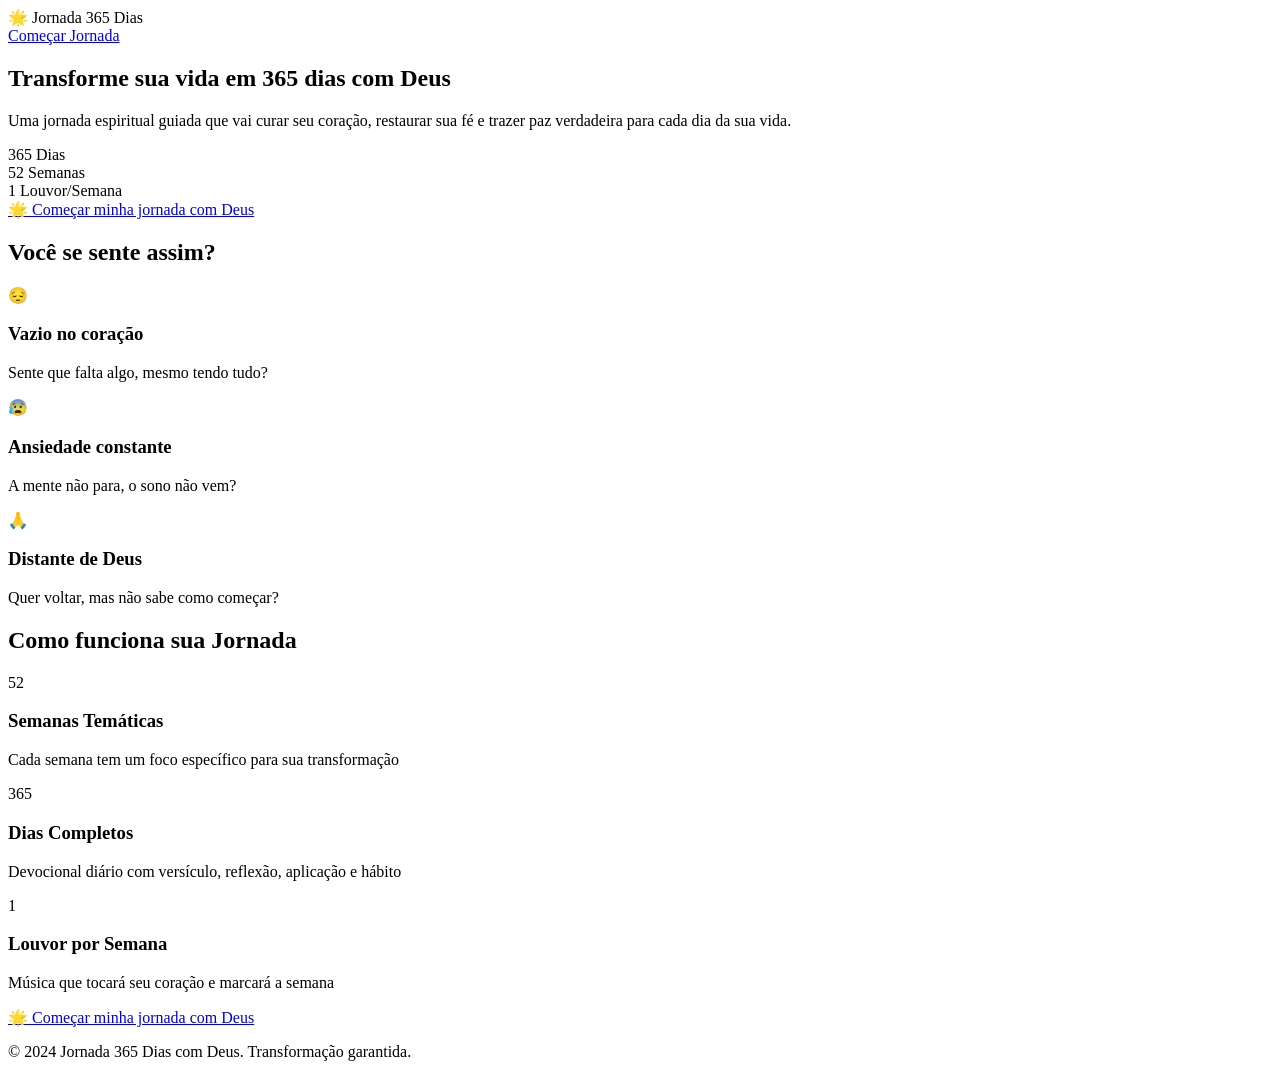
==== index.html @ 2bb566e4 "Create index.html" ====
<!DOCTYPE html>
<html lang="pt-BR">
<head>
    <meta charset="UTF-8">
    <meta name="viewport" content="width=device-width, initial-scale=1.0">
    <title>Jornada 365 Dias com Deus</title>
    <link href="https://fonts.googleapis.com/css2?family=Poppins:wght@300;400;600;700&display=swap" rel="stylesheet">
    <link rel="stylesheet" href="style.css">
</head>
<body class="landing">
    <header>
        <nav class="navbar">
            <div class="logo">🌟 Jornada 365 Dias</div>
            <a href="#comprar" class="btn-comprar">Começar Jornada</a>
        </nav>
    </header>

    <section class="hero">
        <div class="container">
            <h1>Transforme sua vida em <span class="dourado">365 dias</span> com Deus</h1>
            <p class="subtitle">Uma jornada espiritual guiada que vai curar seu coração, restaurar sua fé e trazer paz verdadeira para cada dia da sua vida.</p>
            <div class="hero-stats">
                <div><span>365</span> Dias</div>
                <div><span>52</span> Semanas</div>
                <div><span>1</span> Louvor/Semana</div>
            </div>
            <a href="https://kiwify.com.br/SEU_LINK_AQUI" class="btn-principal">🌟 Começar minha jornada com Deus</a>
        </div>
    </section>

    <section class="problema">
        <div class="container">
            <h2>Você se sente assim?</h2>
            <div class="problemas-grid">
                <div class="problema-item">
                    <div class="icon">😔</div>
                    <h3>Vazio no coração</h3>
                    <p>Sente que falta algo, mesmo tendo tudo?</p>
                </div>
                <div class="problema-item">
                    <div class="icon">😰</div>
                    <h3>Ansiedade constante</h3>
                    <p>A mente não para, o sono não vem?</p>
                </div>
                <div class="problema-item">
                    <div class="icon">🙏</div>
                    <h3>Distante de Deus</h3>
                    <p>Quer voltar, mas não sabe como começar?</p>
                </div>
            </div>
        </div>
    </section>

    <section class="estrutura" id="comprar">
        <div class="container">
            <h2>Como funciona sua Jornada</h2>
            <div class="estrutura-grid">
                <div class="estrutura-item">
                    <div class="numero">52</div>
                    <h3>Semanas Temáticas</h3>
                    <p>Cada semana tem um foco específico para sua transformação</p>
                </div>
                <div class="estrutura-item">
                    <div class="numero">365</div>
                    <h3>Dias Completos</h3>
                    <p>Devocional diário com versículo, reflexão, aplicação e hábito</p>
                </div>
                <div class="estrutura-item">
                    <div class="numero">1</div>
                    <h3>Louvor por Semana</h3>
                    <p>Música que tocará seu coração e marcará a semana</p>
                </div>
            </div>
            <a href="https://kiwify.com.br/SEU_LINK_AQUI" class="btn-principal grande">🌟 Começar minha jornada com Deus</a>
        </div>
    </section>

    <footer>
        <p>&copy; 2024 Jornada 365 Dias com Deus. Transformação garantida.</p>
    </footer>
</body>
</html>
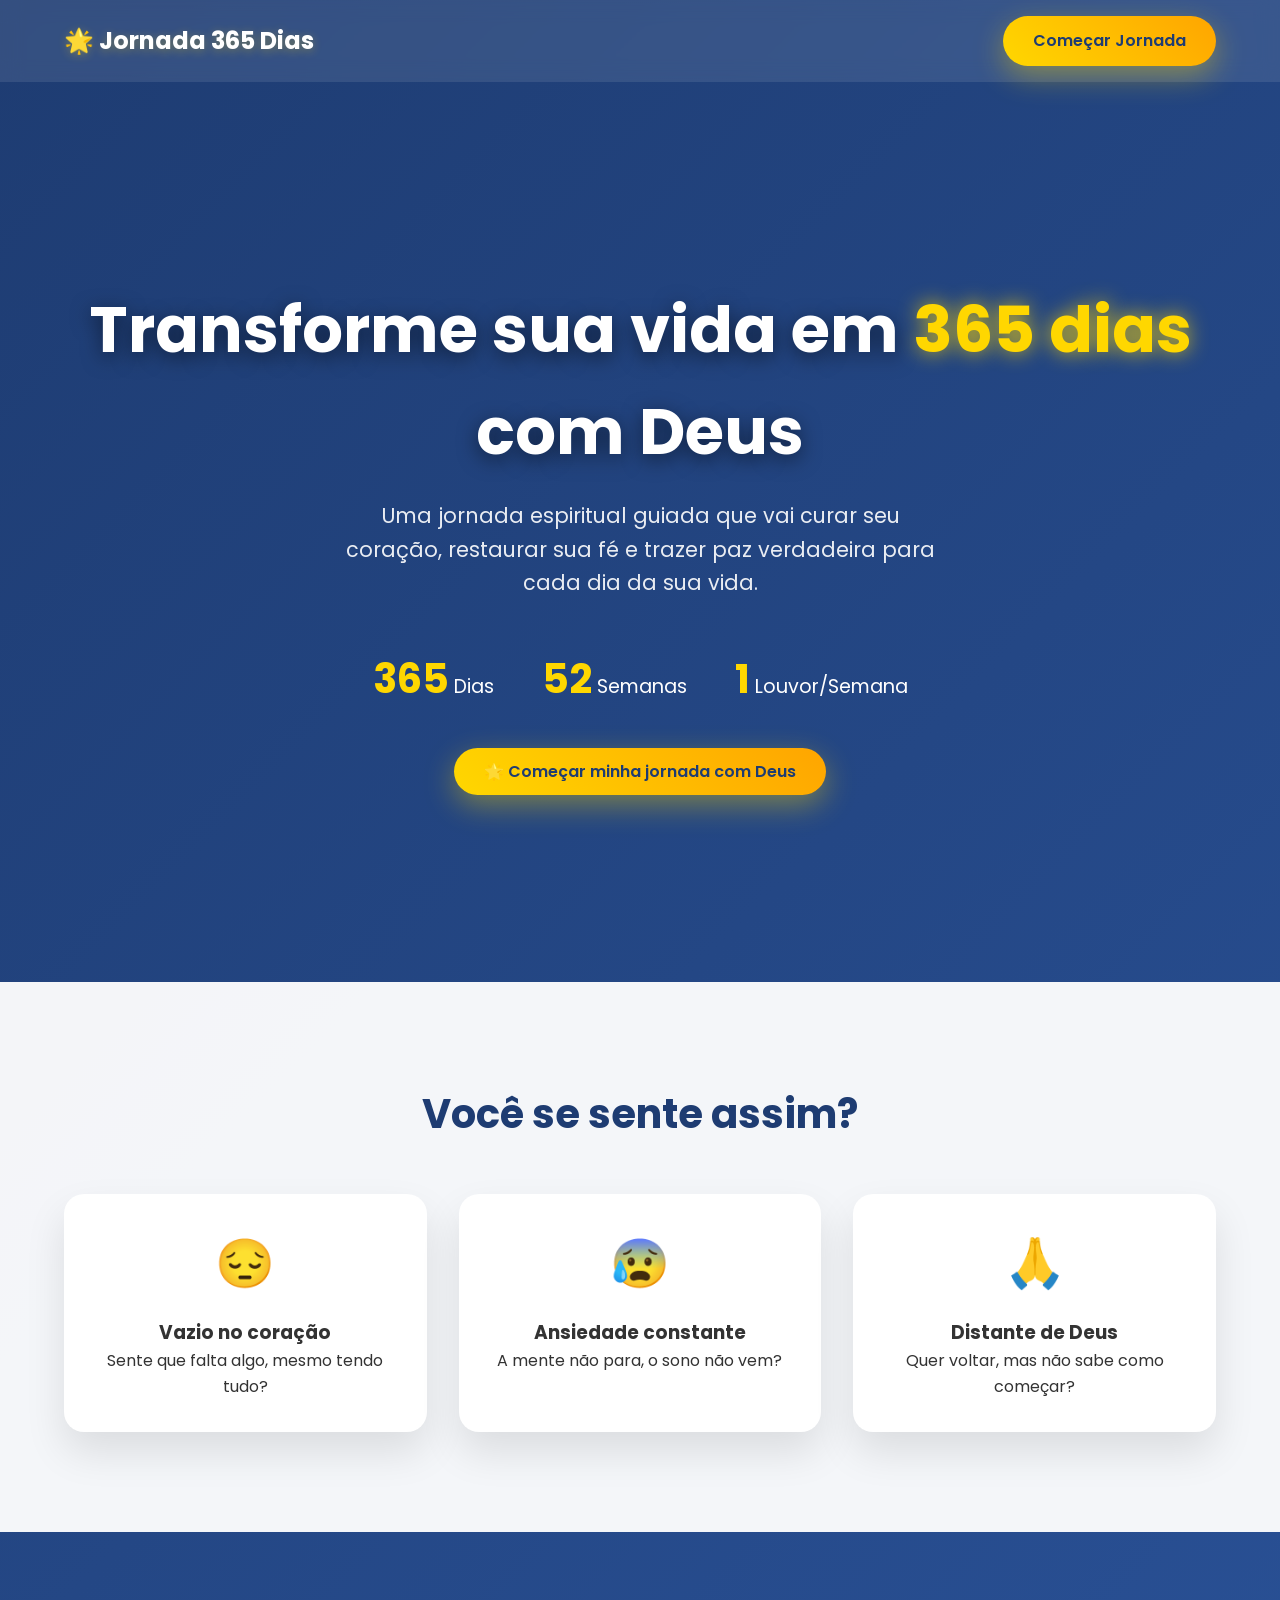
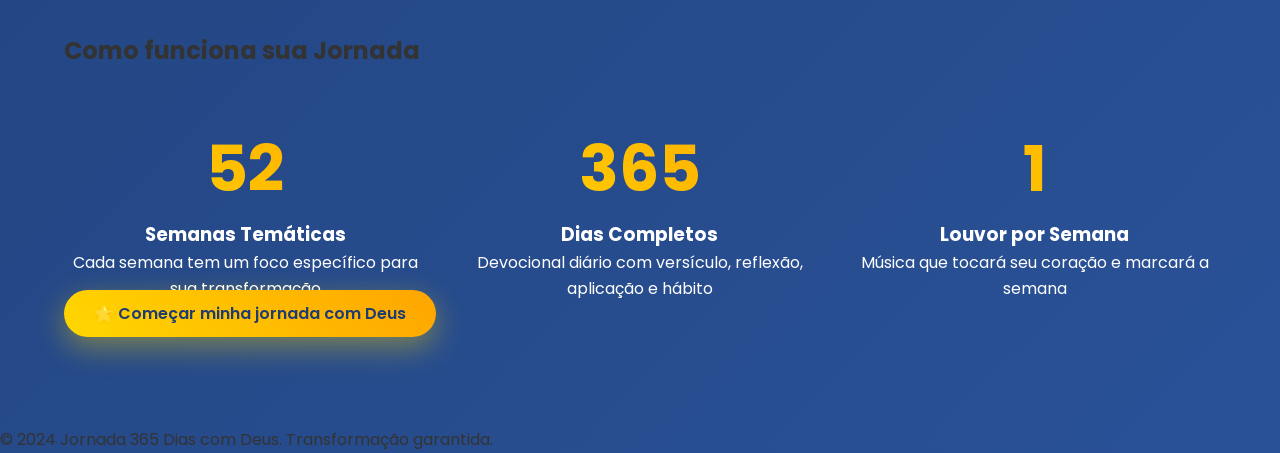
==== commit b96edd1b: "Update index.html" ====
--- a/index.html
+++ b/index.html
@@ -1,6 +1,7 @@
 <!DOCTYPE html>
 <html lang="pt-BR">
 <head>
+    <link rel="stylesheet" href="style.css">
     <meta charset="UTF-8">
     <meta name="viewport" content="width=device-width, initial-scale=1.0">
     <title>Jornada 365 Dias com Deus</title>
--- a/style.css
+++ b/style.css
@@ -0,0 +1,290 @@
+* {
+    margin: 0;
+    padding: 0;
+    box-sizing: border-box;
+}
+
+body {
+    font-family: 'Poppins', sans-serif;
+    line-height: 1.6;
+    color: #333;
+}
+
+body.landing { background: linear-gradient(135deg, #1e3c72 0%, #2a5298 100%); }
+body.dashboard { background: linear-gradient(135deg, #0f2027 0%, #203a43 50%, #2c5364 100%); }
+
+/* NAVBAR */
+.navbar {
+    display: flex;
+    justify-content: space-between;
+    align-items: center;
+    padding: 1rem 5%;
+    background: rgba(255,255,255,0.1);
+    backdrop-filter: blur(10px);
+}
+
+.logo { 
+    font-size: 1.5rem; 
+    font-weight: 700; 
+    color: #fff;
+    text-shadow: 0 2px 10px rgba(255,215,0,0.3);
+}
+
+.btn-comprar, .btn-principal, .btn-continuar {
+    background: linear-gradient(45deg, #FFD700, #FFA500);
+    color: #1e3c72;
+    padding: 12px 30px;
+    border: none;
+    border-radius: 50px;
+    font-weight: 600;
+    text-decoration: none;
+    transition: all 0.3s;
+    box-shadow: 0 10px 30px rgba(255,215,0,0.4);
+}
+
+.btn-principal:hover, .btn-continuar:hover { transform: translateY(-3px); box-shadow: 0 15px 40px rgba(255,215,0,0.6); }
+
+/* HERO */
+.hero {
+    min-height: 100vh;
+    display: flex;
+    align-items: center;
+    text-align: center;
+    color: white;
+    padding: 0 5%;
+}
+
+.container { max-width: 1200px; margin: 0 auto; }
+
+.hero h1 { 
+    font-size: clamp(2.5rem, 5vw, 4rem); 
+    margin-bottom: 1rem; 
+    text-shadow: 0 5px 20px rgba(0,0,0,0.5);
+}
+
+.subtitle { 
+    font-size: 1.3rem; 
+    margin-bottom: 3rem; 
+    opacity: 0.9;
+    max-width: 600px;
+    margin-left: auto;
+    margin-right: auto;
+}
+
+.dourado { color: #FFD700; text-shadow: 0 0 20px rgba(255,215,0,0.8); }
+
+.hero-stats {
+    display: flex;
+    justify-content: center;
+    gap: 3rem;
+    margin-bottom: 3rem;
+    font-size: 1.2rem;
+}
+
+.hero-stats div span { 
+    font-size: 2.5rem; 
+    font-weight: 700; 
+    color: #FFD700;
+}
+
+/* SEÇÕES */
+section { padding: 100px 5%; }
+
+.problema { background: rgba(255,255,255,0.95); color: #333; }
+.problema h2 { text-align: center; font-size: 2.5rem; margin-bottom: 3rem; color: #1e3c72; }
+
+.problemas-grid, .estrutura-grid {
+    display: grid;
+    grid-template-columns: repeat(auto-fit, minmax(300px, 1fr));
+    gap: 2rem;
+    margin-top: 3rem;
+}
+
+.problema-item {
+    text-align: center;
+    padding: 2rem;
+    background: white;
+    border-radius: 20px;
+    box-shadow: 0 20px 40px rgba(0,0,0,0.1);
+    transition: transform 0.3s;
+}
+
+.problema-item:hover { transform: translateY(-10px); }
+
+.problema-item .icon { font-size: 3rem; margin-bottom: 1rem; }
+
+.estrutura-item {
+    text-align: center;
+    color: white;
+}
+
+.estrutura-item .numero {
+    font-size: 4rem;
+    font-weight: 700;
+    background: linear-gradient(45deg, #FFD700, #FFA500);
+    -webkit-background-clip: text;
+    -webkit-text-fill-color: transparent;
+    background-clip: text;
+}
+
+/* DASHBOARD */
+.modal {
+    position: fixed;
+    top: 0;
+    left: 0;
+    width: 100%;
+    height: 100%;
+    background: rgba(0,0,0,0.8);
+    display: flex;
+    align-items: center;
+    justify-content: center;
+    z-index: 1000;
+}
+
+.modal-content {
+    background: white;
+    padding: 3rem;
+    border-radius: 20px;
+    text-align: center;
+    max-width: 400px;
+    box-shadow: 0 30px 60px rgba(0,0,0,0.3);
+}
+
+.input-login {
+    width: 100%;
+    padding: 15px;
+    margin: 1rem 0 2rem;
+    border: 2px solid #e0e0e0;
+    border-radius: 10px;
+    font-size: 1rem;
+}
+
+.hidden { display: none !important; }
+.modal.active { display: flex; }
+
+.dashboard-header {
+    display: flex;
+    justify-content: space-between;
+    align-items: center;
+    padding: 1.5rem 5%;
+    background: rgba(255,255,255,0.1);
+    backdrop-filter: blur(10px);
+    color: white;
+}
+
+.btn-sair {
+    background: rgba(255,255,255,0.2);
+    color: white;
+    border: 1px solid rgba(255,255,255,0.3);
+    padding: 8px 20px;
+    border-radius: 20px;
+    cursor: pointer;
+}
+
+.progresso {
+    background: rgba(255,255,255,0.1);
+    backdrop-filter: blur(10px);
+    margin: 2rem 5%;
+    padding: 2rem;
+    border-radius: 20px;
+}
+
+.progresso-bar {
+    height: 10px;
+    background: rgba(255,255,255,0.2);
+    border-radius: 10px;
+    overflow: hidden;
+    margin-bottom: 1rem;
+}
+
+.progresso-fill {
+    height: 100%;
+    background: linear-gradient(90deg, #FFD700, #FFA500);
+    width: 0%;
+    transition: width 0.5s;
+}
+
+.progresso-text {
+    display: flex;
+    justify-content: space-between;
+    align-items: center;
+    color: white;
+    font-weight: 600;
+}
+
+.proxima-sessao {
+    margin: 2rem 5%;
+    text-align: center;
+    color: white;
+}
+
+.proxima-sessao h2 {
+    font-size: 2rem;
+    margin-bottom: 2rem;
+    background: linear-gradient(45deg, #FFD700, #FFA500);
+    -webkit-background-clip: text;
+    -webkit-text-fill-color: transparent;
+}
+
+.btn-continuar {
+    font-size: 1.2rem;
+    padding: 20px 50px;
+}
+
+/* DEVOCIONAL */
+.devocional {
+    max-width: 800px;
+    margin: 2rem auto;
+    background: rgba(255,255,255,0.95);
+    padding: 3rem;
+    border-radius: 20px;
+    box-shadow: 0 30px 60px rgba(0,0,0,0.2);
+}
+
+.versiculo {
+    font-size: 1.3rem;
+    font-style: italic;
+    color: #1e3c72;
+    margin-bottom: 2rem;
+    padding: 2rem;
+    background: linear-gradient(135deg, #e3f2fd, #bbdefb);
+    border-left: 5px solid #FFD700;
+    border-radius: 10px;
+}
+
+.reflexao, .aplicacao, .habito {
+    margin-bottom: 2rem;
+}
+
+.reflexao h3 { color: #1e3c72; font-size: 1.5rem; margin-bottom: 1rem; }
+.aplicacao h3, .habito h3 { color: #2a5298; font-size: 1.5rem; margin-bottom: 1rem; }
+
+.louvor {
+    background: linear-gradient(135deg, #fff3e0, #ffe0b2);
+    padding: 2rem;
+    border-radius: 15px;
+    margin-bottom: 2rem;
+    text-align: center;
+}
+
+.louvor iframe { border-radius: 10px; }
+
+.btn-proximo {
+    display: block;
+    margin: 3rem auto 0;
+    background: linear-gradient(45deg, #1e3c72, #2a5298);
+    color: white;
+    padding: 15px 40px;
+    border: none;
+    border-radius: 50px;
+    font-size: 1.1rem;
+    font-weight: 600;
+    cursor: pointer;
+}
+
+/* RESPONSIVO */
+@media (max-width: 768px) {
+    .hero-stats { flex-direction: column; gap: 1rem; }
+    .problemas-grid, .estrutura-grid { grid-template-columns: 1fr; }
+    .progresso-text { flex-direction: column; gap: 0.5rem; text-align: center; }
+}
--- a/style.css
+++ b/style.css
@@ -0,0 +1,290 @@
+* {
+    margin: 0;
+    padding: 0;
+    box-sizing: border-box;
+}
+
+body {
+    font-family: 'Poppins', sans-serif;
+    line-height: 1.6;
+    color: #333;
+}
+
+body.landing { background: linear-gradient(135deg, #1e3c72 0%, #2a5298 100%); }
+body.dashboard { background: linear-gradient(135deg, #0f2027 0%, #203a43 50%, #2c5364 100%); }
+
+/* NAVBAR */
+.navbar {
+    display: flex;
+    justify-content: space-between;
+    align-items: center;
+    padding: 1rem 5%;
+    background: rgba(255,255,255,0.1);
+    backdrop-filter: blur(10px);
+}
+
+.logo { 
+    font-size: 1.5rem; 
+    font-weight: 700; 
+    color: #fff;
+    text-shadow: 0 2px 10px rgba(255,215,0,0.3);
+}
+
+.btn-comprar, .btn-principal, .btn-continuar {
+    background: linear-gradient(45deg, #FFD700, #FFA500);
+    color: #1e3c72;
+    padding: 12px 30px;
+    border: none;
+    border-radius: 50px;
+    font-weight: 600;
+    text-decoration: none;
+    transition: all 0.3s;
+    box-shadow: 0 10px 30px rgba(255,215,0,0.4);
+}
+
+.btn-principal:hover, .btn-continuar:hover { transform: translateY(-3px); box-shadow: 0 15px 40px rgba(255,215,0,0.6); }
+
+/* HERO */
+.hero {
+    min-height: 100vh;
+    display: flex;
+    align-items: center;
+    text-align: center;
+    color: white;
+    padding: 0 5%;
+}
+
+.container { max-width: 1200px; margin: 0 auto; }
+
+.hero h1 { 
+    font-size: clamp(2.5rem, 5vw, 4rem); 
+    margin-bottom: 1rem; 
+    text-shadow: 0 5px 20px rgba(0,0,0,0.5);
+}
+
+.subtitle { 
+    font-size: 1.3rem; 
+    margin-bottom: 3rem; 
+    opacity: 0.9;
+    max-width: 600px;
+    margin-left: auto;
+    margin-right: auto;
+}
+
+.dourado { color: #FFD700; text-shadow: 0 0 20px rgba(255,215,0,0.8); }
+
+.hero-stats {
+    display: flex;
+    justify-content: center;
+    gap: 3rem;
+    margin-bottom: 3rem;
+    font-size: 1.2rem;
+}
+
+.hero-stats div span { 
+    font-size: 2.5rem; 
+    font-weight: 700; 
+    color: #FFD700;
+}
+
+/* SEÇÕES */
+section { padding: 100px 5%; }
+
+.problema { background: rgba(255,255,255,0.95); color: #333; }
+.problema h2 { text-align: center; font-size: 2.5rem; margin-bottom: 3rem; color: #1e3c72; }
+
+.problemas-grid, .estrutura-grid {
+    display: grid;
+    grid-template-columns: repeat(auto-fit, minmax(300px, 1fr));
+    gap: 2rem;
+    margin-top: 3rem;
+}
+
+.problema-item {
+    text-align: center;
+    padding: 2rem;
+    background: white;
+    border-radius: 20px;
+    box-shadow: 0 20px 40px rgba(0,0,0,0.1);
+    transition: transform 0.3s;
+}
+
+.problema-item:hover { transform: translateY(-10px); }
+
+.problema-item .icon { font-size: 3rem; margin-bottom: 1rem; }
+
+.estrutura-item {
+    text-align: center;
+    color: white;
+}
+
+.estrutura-item .numero {
+    font-size: 4rem;
+    font-weight: 700;
+    background: linear-gradient(45deg, #FFD700, #FFA500);
+    -webkit-background-clip: text;
+    -webkit-text-fill-color: transparent;
+    background-clip: text;
+}
+
+/* DASHBOARD */
+.modal {
+    position: fixed;
+    top: 0;
+    left: 0;
+    width: 100%;
+    height: 100%;
+    background: rgba(0,0,0,0.8);
+    display: flex;
+    align-items: center;
+    justify-content: center;
+    z-index: 1000;
+}
+
+.modal-content {
+    background: white;
+    padding: 3rem;
+    border-radius: 20px;
+    text-align: center;
+    max-width: 400px;
+    box-shadow: 0 30px 60px rgba(0,0,0,0.3);
+}
+
+.input-login {
+    width: 100%;
+    padding: 15px;
+    margin: 1rem 0 2rem;
+    border: 2px solid #e0e0e0;
+    border-radius: 10px;
+    font-size: 1rem;
+}
+
+.hidden { display: none !important; }
+.modal.active { display: flex; }
+
+.dashboard-header {
+    display: flex;
+    justify-content: space-between;
+    align-items: center;
+    padding: 1.5rem 5%;
+    background: rgba(255,255,255,0.1);
+    backdrop-filter: blur(10px);
+    color: white;
+}
+
+.btn-sair {
+    background: rgba(255,255,255,0.2);
+    color: white;
+    border: 1px solid rgba(255,255,255,0.3);
+    padding: 8px 20px;
+    border-radius: 20px;
+    cursor: pointer;
+}
+
+.progresso {
+    background: rgba(255,255,255,0.1);
+    backdrop-filter: blur(10px);
+    margin: 2rem 5%;
+    padding: 2rem;
+    border-radius: 20px;
+}
+
+.progresso-bar {
+    height: 10px;
+    background: rgba(255,255,255,0.2);
+    border-radius: 10px;
+    overflow: hidden;
+    margin-bottom: 1rem;
+}
+
+.progresso-fill {
+    height: 100%;
+    background: linear-gradient(90deg, #FFD700, #FFA500);
+    width: 0%;
+    transition: width 0.5s;
+}
+
+.progresso-text {
+    display: flex;
+    justify-content: space-between;
+    align-items: center;
+    color: white;
+    font-weight: 600;
+}
+
+.proxima-sessao {
+    margin: 2rem 5%;
+    text-align: center;
+    color: white;
+}
+
+.proxima-sessao h2 {
+    font-size: 2rem;
+    margin-bottom: 2rem;
+    background: linear-gradient(45deg, #FFD700, #FFA500);
+    -webkit-background-clip: text;
+    -webkit-text-fill-color: transparent;
+}
+
+.btn-continuar {
+    font-size: 1.2rem;
+    padding: 20px 50px;
+}
+
+/* DEVOCIONAL */
+.devocional {
+    max-width: 800px;
+    margin: 2rem auto;
+    background: rgba(255,255,255,0.95);
+    padding: 3rem;
+    border-radius: 20px;
+    box-shadow: 0 30px 60px rgba(0,0,0,0.2);
+}
+
+.versiculo {
+    font-size: 1.3rem;
+    font-style: italic;
+    color: #1e3c72;
+    margin-bottom: 2rem;
+    padding: 2rem;
+    background: linear-gradient(135deg, #e3f2fd, #bbdefb);
+    border-left: 5px solid #FFD700;
+    border-radius: 10px;
+}
+
+.reflexao, .aplicacao, .habito {
+    margin-bottom: 2rem;
+}
+
+.reflexao h3 { color: #1e3c72; font-size: 1.5rem; margin-bottom: 1rem; }
+.aplicacao h3, .habito h3 { color: #2a5298; font-size: 1.5rem; margin-bottom: 1rem; }
+
+.louvor {
+    background: linear-gradient(135deg, #fff3e0, #ffe0b2);
+    padding: 2rem;
+    border-radius: 15px;
+    margin-bottom: 2rem;
+    text-align: center;
+}
+
+.louvor iframe { border-radius: 10px; }
+
+.btn-proximo {
+    display: block;
+    margin: 3rem auto 0;
+    background: linear-gradient(45deg, #1e3c72, #2a5298);
+    color: white;
+    padding: 15px 40px;
+    border: none;
+    border-radius: 50px;
+    font-size: 1.1rem;
+    font-weight: 600;
+    cursor: pointer;
+}
+
+/* RESPONSIVO */
+@media (max-width: 768px) {
+    .hero-stats { flex-direction: column; gap: 1rem; }
+    .problemas-grid, .estrutura-grid { grid-template-columns: 1fr; }
+    .progresso-text { flex-direction: column; gap: 0.5rem; text-align: center; }
+}
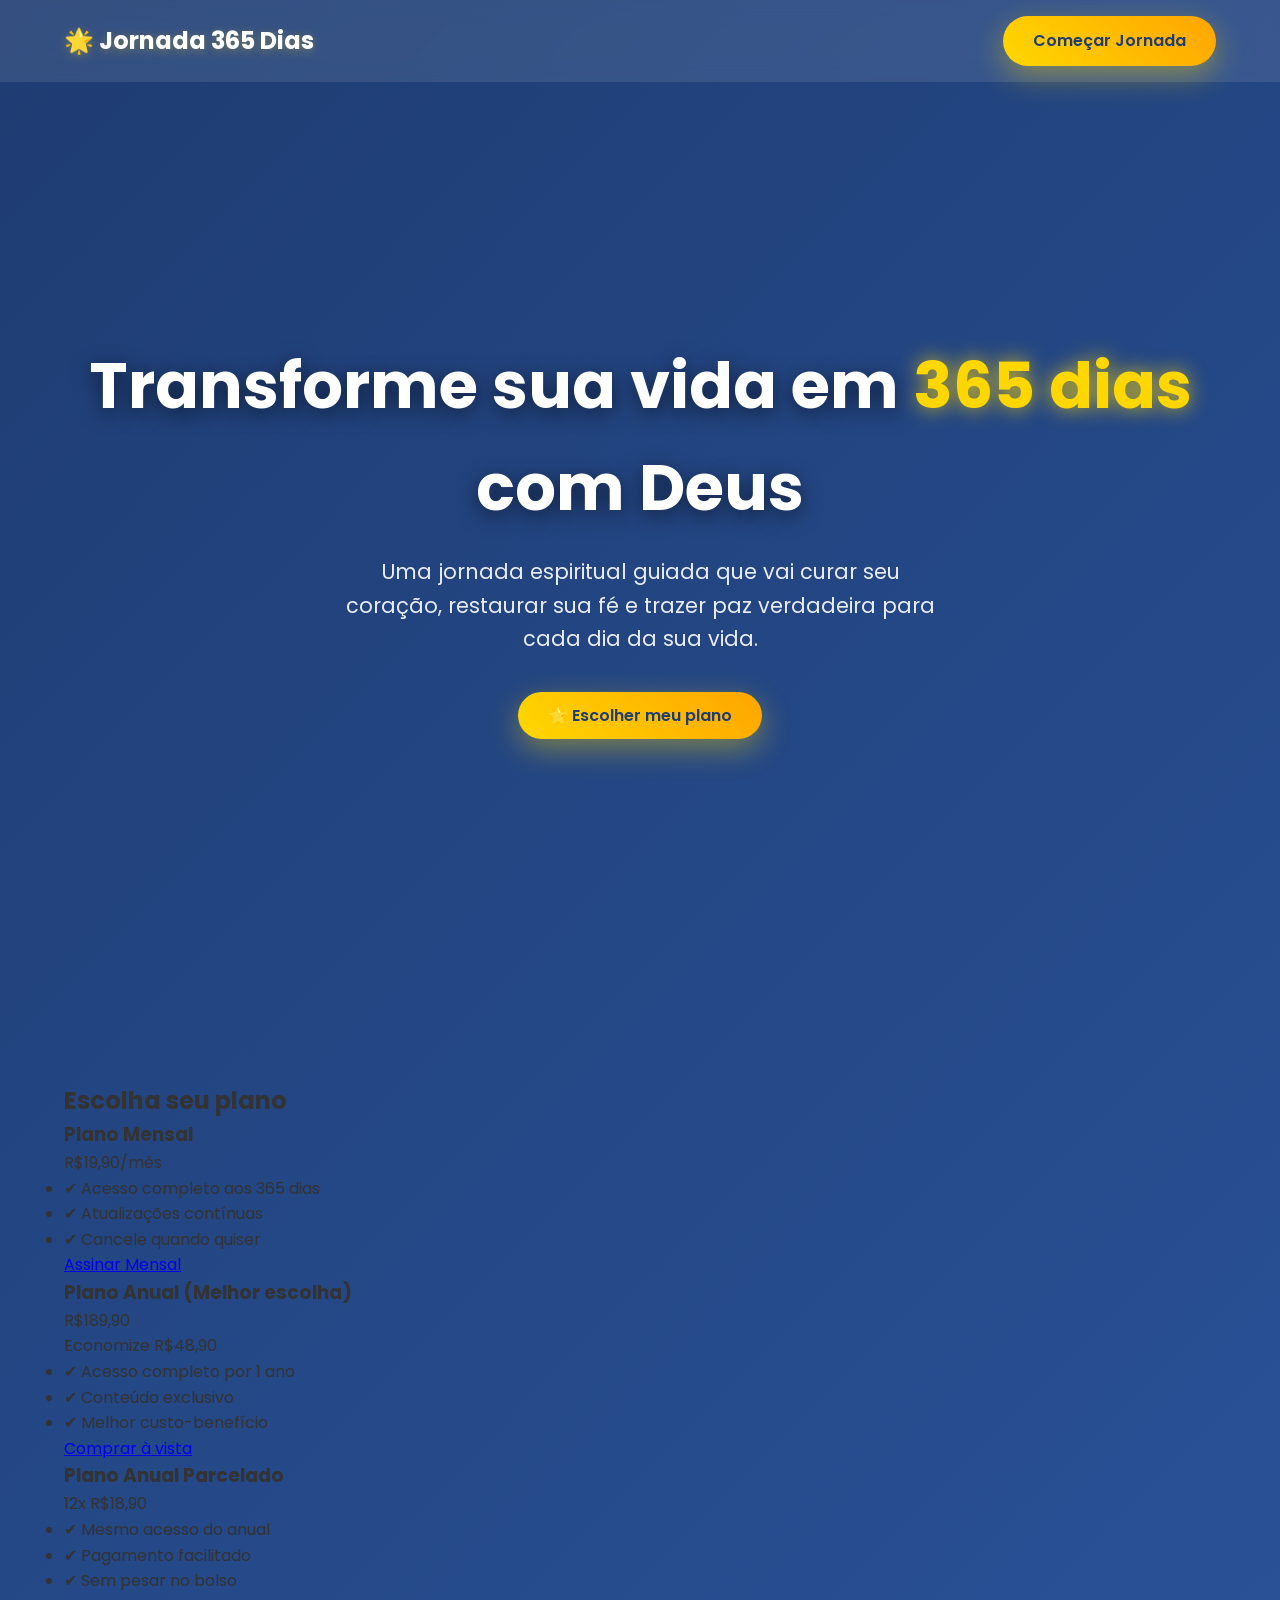
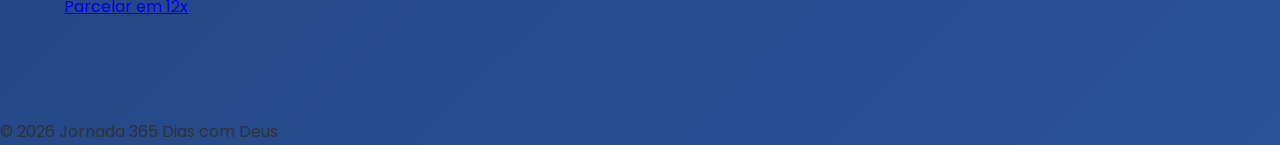
==== commit f7415839: "Update index.html" ====
--- a/index.html
+++ b/index.html
@@ -1,83 +1,93 @@
 <!DOCTYPE html>
 <html lang="pt-BR">
 <head>
-    <link rel="stylesheet" href="style.css">
     <meta charset="UTF-8">
     <meta name="viewport" content="width=device-width, initial-scale=1.0">
     <title>Jornada 365 Dias com Deus</title>
+
     <link href="https://fonts.googleapis.com/css2?family=Poppins:wght@300;400;600;700&display=swap" rel="stylesheet">
     <link rel="stylesheet" href="style.css">
 </head>
+
 <body class="landing">
-    <header>
-        <nav class="navbar">
-            <div class="logo">🌟 Jornada 365 Dias</div>
-            <a href="#comprar" class="btn-comprar">Começar Jornada</a>
-        </nav>
-    </header>
 
-    <section class="hero">
-        <div class="container">
-            <h1>Transforme sua vida em <span class="dourado">365 dias</span> com Deus</h1>
-            <p class="subtitle">Uma jornada espiritual guiada que vai curar seu coração, restaurar sua fé e trazer paz verdadeira para cada dia da sua vida.</p>
-            <div class="hero-stats">
-                <div><span>365</span> Dias</div>
-                <div><span>52</span> Semanas</div>
-                <div><span>1</span> Louvor/Semana</div>
+<header>
+    <nav class="navbar">
+        <div class="logo">🌟 Jornada 365 Dias</div>
+        <a href="#comprar" class="btn-comprar">Começar Jornada</a>
+    </nav>
+</header>
+
+<section class="hero">
+    <div class="container">
+        <h1>Transforme sua vida em <span class="dourado">365 dias</span> com Deus</h1>
+        <p class="subtitle">
+            Uma jornada espiritual guiada que vai curar seu coração, restaurar sua fé e trazer paz verdadeira para cada dia da sua vida.
+        </p>
+
+        <a href="#comprar" class="btn-principal">
+            🌟 Escolher meu plano
+        </a>
+    </div>
+</section>
+
+<!-- PLANOS -->
+<section class="planos" id="comprar">
+    <div class="container">
+        <h2>Escolha seu plano</h2>
+
+        <div class="planos-grid">
+
+            <!-- MENSAL -->
+            <div class="plano">
+                <h3>Plano Mensal</h3>
+                <p class="preco">R$19,90<span>/mês</span></p>
+                <ul>
+                    <li>✔ Acesso completo aos 365 dias</li>
+                    <li>✔ Atualizações contínuas</li>
+                    <li>✔ Cancele quando quiser</li>
+                </ul>
+                <a href="https://pay.kiwify.com.br/7zRaKVt" class="btn-plano">
+                    Assinar Mensal
+                </a>
             </div>
-            <a href="https://kiwify.com.br/SEU_LINK_AQUI" class="btn-principal">🌟 Começar minha jornada com Deus</a>
+
+            <!-- ANUAL À VISTA -->
+            <div class="plano destaque">
+                <h3>Plano Anual (Melhor escolha)</h3>
+                <p class="preco">R$189,90</p>
+                <p class="economia">Economize R$48,90</p>
+                <ul>
+                    <li>✔ Acesso completo por 1 ano</li>
+                    <li>✔ Conteúdo exclusivo</li>
+                    <li>✔ Melhor custo-benefício</li>
+                </ul>
+                <a href="https://pay.kiwify.com.br/1gZahQ6" class="btn-plano destaque">
+                    Comprar à vista
+                </a>
+            </div>
+
+            <!-- PARCELADO -->
+            <div class="plano">
+                <h3>Plano Anual Parcelado</h3>
+                <p class="preco">12x R$18,90</p>
+                <ul>
+                    <li>✔ Mesmo acesso do anual</li>
+                    <li>✔ Pagamento facilitado</li>
+                    <li>✔ Sem pesar no bolso</li>
+                </ul>
+                <a href="https://pay.kiwify.com.br/KFy0p9o" class="btn-plano">
+                    Parcelar em 12x
+                </a>
+            </div>
+
         </div>
-    </section>
+    </div>
+</section>
 
-    <section class="problema">
-        <div class="container">
-            <h2>Você se sente assim?</h2>
-            <div class="problemas-grid">
-                <div class="problema-item">
-                    <div class="icon">😔</div>
-                    <h3>Vazio no coração</h3>
-                    <p>Sente que falta algo, mesmo tendo tudo?</p>
-                </div>
-                <div class="problema-item">
-                    <div class="icon">😰</div>
-                    <h3>Ansiedade constante</h3>
-                    <p>A mente não para, o sono não vem?</p>
-                </div>
-                <div class="problema-item">
-                    <div class="icon">🙏</div>
-                    <h3>Distante de Deus</h3>
-                    <p>Quer voltar, mas não sabe como começar?</p>
-                </div>
-            </div>
-        </div>
-    </section>
+<footer>
+    <p>©️ 2026 Jornada 365 Dias com Deus</p>
+</footer>
 
-    <section class="estrutura" id="comprar">
-        <div class="container">
-            <h2>Como funciona sua Jornada</h2>
-            <div class="estrutura-grid">
-                <div class="estrutura-item">
-                    <div class="numero">52</div>
-                    <h3>Semanas Temáticas</h3>
-                    <p>Cada semana tem um foco específico para sua transformação</p>
-                </div>
-                <div class="estrutura-item">
-                    <div class="numero">365</div>
-                    <h3>Dias Completos</h3>
-                    <p>Devocional diário com versículo, reflexão, aplicação e hábito</p>
-                </div>
-                <div class="estrutura-item">
-                    <div class="numero">1</div>
-                    <h3>Louvor por Semana</h3>
-                    <p>Música que tocará seu coração e marcará a semana</p>
-                </div>
-            </div>
-            <a href="https://kiwify.com.br/SEU_LINK_AQUI" class="btn-principal grande">🌟 Começar minha jornada com Deus</a>
-        </div>
-    </section>
-
-    <footer>
-        <p>&copy; 2024 Jornada 365 Dias com Deus. Transformação garantida.</p>
-    </footer>
 </body>
 </html>
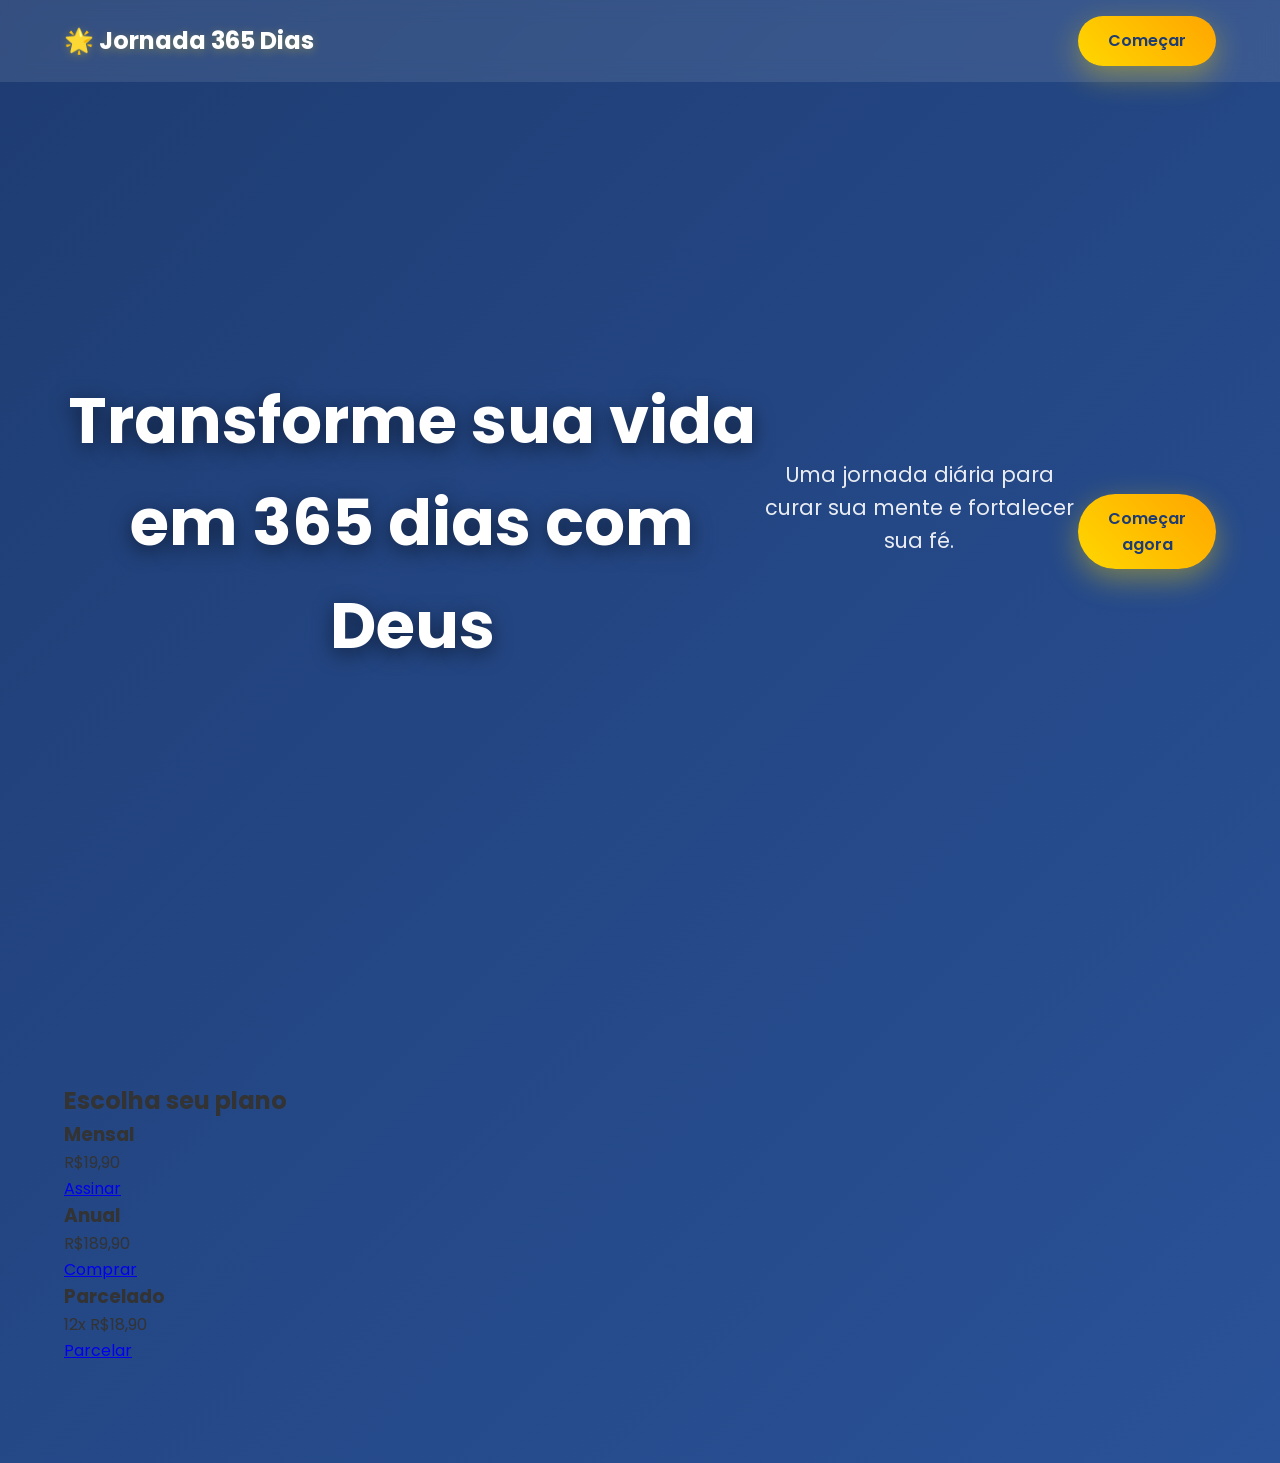
==== commit 21454c08: "Update index.html" ====
--- a/index.html
+++ b/index.html
@@ -1,93 +1,54 @@
 <!DOCTYPE html>
 <html lang="pt-BR">
 <head>
-    <meta charset="UTF-8">
-    <meta name="viewport" content="width=device-width, initial-scale=1.0">
-    <title>Jornada 365 Dias com Deus</title>
+<meta charset="UTF-8">
+<meta name="viewport" content="width=device-width, initial-scale=1.0">
+<title>Jornada 365 Dias com Deus</title>
 
-    <link href="https://fonts.googleapis.com/css2?family=Poppins:wght@300;400;600;700&display=swap" rel="stylesheet">
-    <link rel="stylesheet" href="style.css">
+<link href="https://fonts.googleapis.com/css2?family=Poppins:wght@300;400;600;700&display=swap" rel="stylesheet">
+<link rel="stylesheet" href="style.css">
 </head>
 
 <body class="landing">
 
 <header>
-    <nav class="navbar">
-        <div class="logo">🌟 Jornada 365 Dias</div>
-        <a href="#comprar" class="btn-comprar">Começar Jornada</a>
-    </nav>
+<nav class="navbar">
+<div class="logo">🌟 Jornada 365 Dias</div>
+<a href="#comprar" class="btn-comprar">Começar</a>
+</nav>
 </header>
 
 <section class="hero">
-    <div class="container">
-        <h1>Transforme sua vida em <span class="dourado">365 dias</span> com Deus</h1>
-        <p class="subtitle">
-            Uma jornada espiritual guiada que vai curar seu coração, restaurar sua fé e trazer paz verdadeira para cada dia da sua vida.
-        </p>
-
-        <a href="#comprar" class="btn-principal">
-            🌟 Escolher meu plano
-        </a>
-    </div>
+<h1>Transforme sua vida em 365 dias com Deus</h1>
+<p class="subtitle">Uma jornada diária para curar sua mente e fortalecer sua fé.</p>
+<a href="#comprar" class="btn-principal">Começar agora</a>
 </section>
 
-<!-- PLANOS -->
 <section class="planos" id="comprar">
-    <div class="container">
-        <h2>Escolha seu plano</h2>
+<h2>Escolha seu plano</h2>
 
-        <div class="planos-grid">
+<div class="planos-grid">
 
-            <!-- MENSAL -->
-            <div class="plano">
-                <h3>Plano Mensal</h3>
-                <p class="preco">R$19,90<span>/mês</span></p>
-                <ul>
-                    <li>✔ Acesso completo aos 365 dias</li>
-                    <li>✔ Atualizações contínuas</li>
-                    <li>✔ Cancele quando quiser</li>
-                </ul>
-                <a href="https://pay.kiwify.com.br/7zRaKVt" class="btn-plano">
-                    Assinar Mensal
-                </a>
-            </div>
+<div class="plano">
+<h3>Mensal</h3>
+<p class="preco">R$19,90</p>
+<a href="https://pay.kiwify.com.br/7zRaKVt" class="btn-plano">Assinar</a>
+</div>
 
-            <!-- ANUAL À VISTA -->
-            <div class="plano destaque">
-                <h3>Plano Anual (Melhor escolha)</h3>
-                <p class="preco">R$189,90</p>
-                <p class="economia">Economize R$48,90</p>
-                <ul>
-                    <li>✔ Acesso completo por 1 ano</li>
-                    <li>✔ Conteúdo exclusivo</li>
-                    <li>✔ Melhor custo-benefício</li>
-                </ul>
-                <a href="https://pay.kiwify.com.br/1gZahQ6" class="btn-plano destaque">
-                    Comprar à vista
-                </a>
-            </div>
+<div class="plano destaque">
+<h3>Anual</h3>
+<p class="preco">R$189,90</p>
+<a href="https://pay.kiwify.com.br/1gZahQ6" class="btn-plano">Comprar</a>
+</div>
 
-            <!-- PARCELADO -->
-            <div class="plano">
-                <h3>Plano Anual Parcelado</h3>
-                <p class="preco">12x R$18,90</p>
-                <ul>
-                    <li>✔ Mesmo acesso do anual</li>
-                    <li>✔ Pagamento facilitado</li>
-                    <li>✔ Sem pesar no bolso</li>
-                </ul>
-                <a href="https://pay.kiwify.com.br/KFy0p9o" class="btn-plano">
-                    Parcelar em 12x
-                </a>
-            </div>
+<div class="plano">
+<h3>Parcelado</h3>
+<p class="preco">12x R$18,90</p>
+<a href="https://pay.kiwify.com.br/KFy0p9o" class="btn-plano">Parcelar</a>
+</div>
 
-        </div>
-    </div>
+</div>
 </section>
-
-<footer>
-    <p>©️ 2026 Jornada 365 Dias com Deus</p>
-</footer>
 
 </body>
 </html>
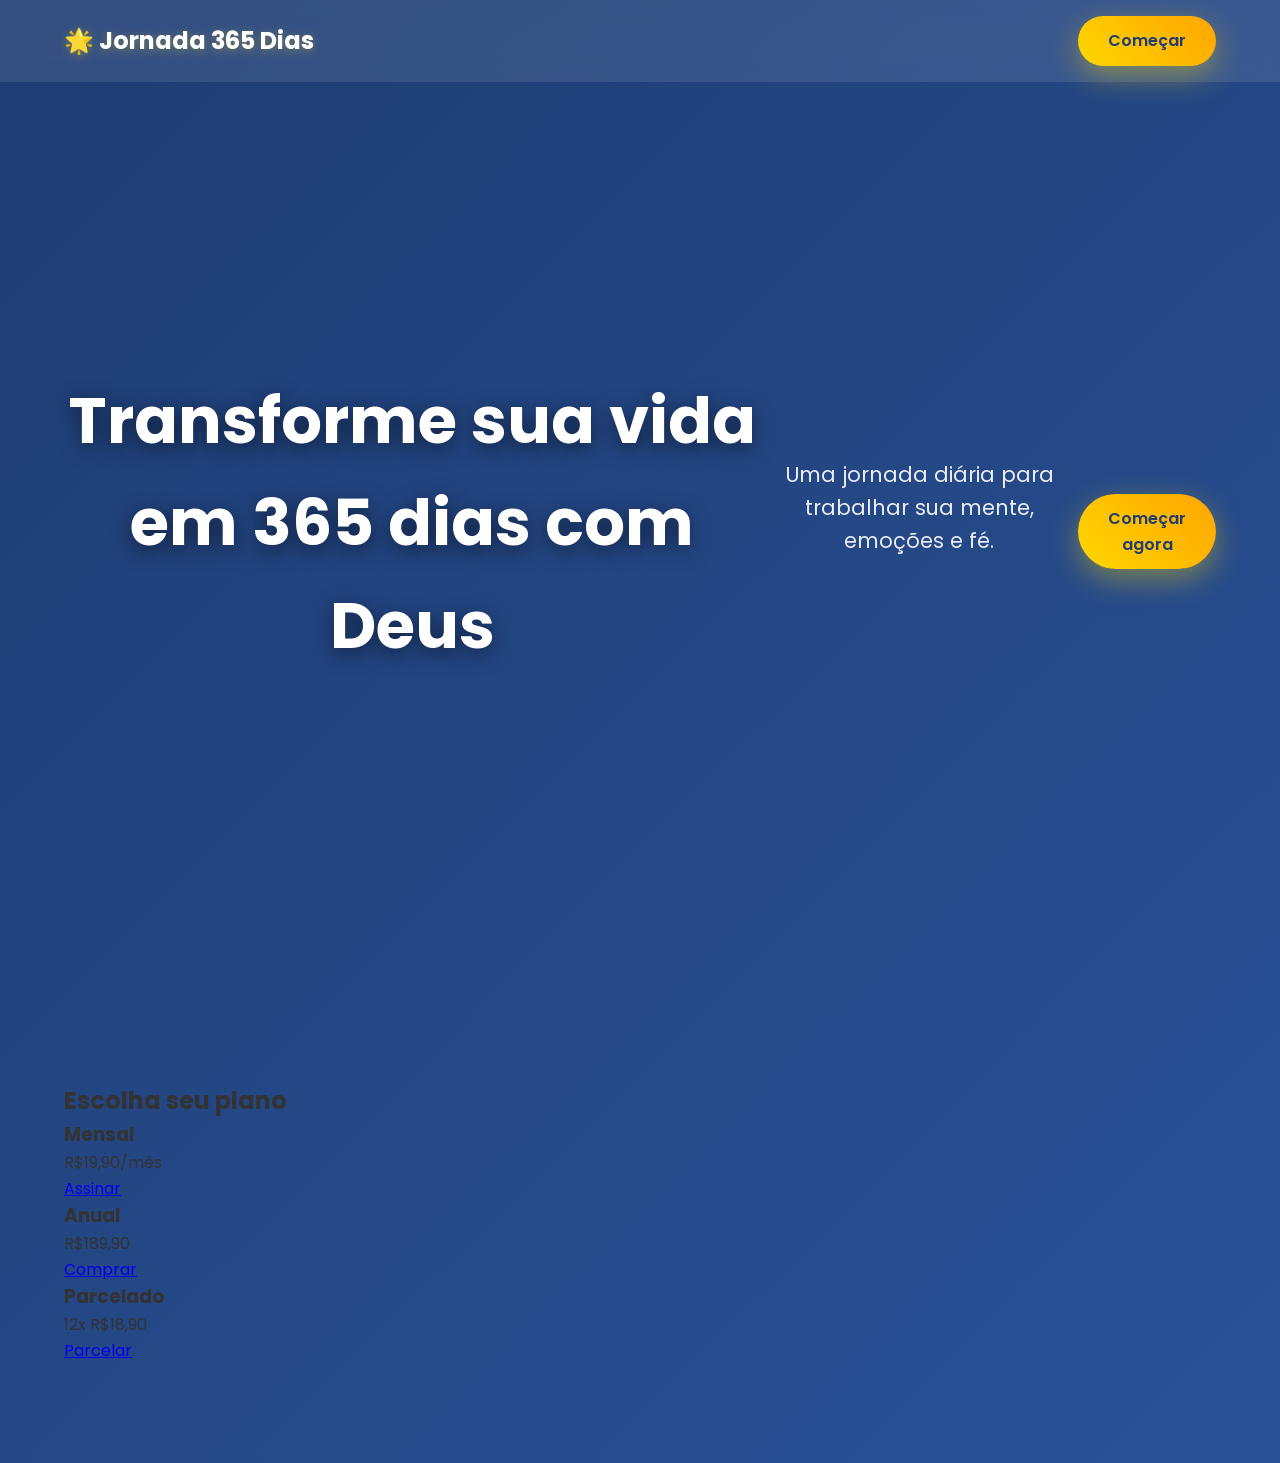
==== commit 48cf7715: "Update index.html" ====
--- a/index.html
+++ b/index.html
@@ -3,7 +3,11 @@
 <head>
 <meta charset="UTF-8">
 <meta name="viewport" content="width=device-width, initial-scale=1.0">
+
 <title>Jornada 365 Dias com Deus</title>
+
+<link rel="manifest" href="manifest.json">
+<meta name="theme-color" content="#FFD700">
 
 <link href="https://fonts.googleapis.com/css2?family=Poppins:wght@300;400;600;700&display=swap" rel="stylesheet">
 <link rel="stylesheet" href="style.css">
@@ -20,7 +24,9 @@
 
 <section class="hero">
 <h1>Transforme sua vida em 365 dias com Deus</h1>
-<p class="subtitle">Uma jornada diária para curar sua mente e fortalecer sua fé.</p>
+<p class="subtitle">
+Uma jornada diária para trabalhar sua mente, emoções e fé.
+</p>
 <a href="#comprar" class="btn-principal">Começar agora</a>
 </section>
 
@@ -31,7 +37,7 @@
 
 <div class="plano">
 <h3>Mensal</h3>
-<p class="preco">R$19,90</p>
+<p class="preco">R$19,90/mês</p>
 <a href="https://pay.kiwify.com.br/7zRaKVt" class="btn-plano">Assinar</a>
 </div>
 
